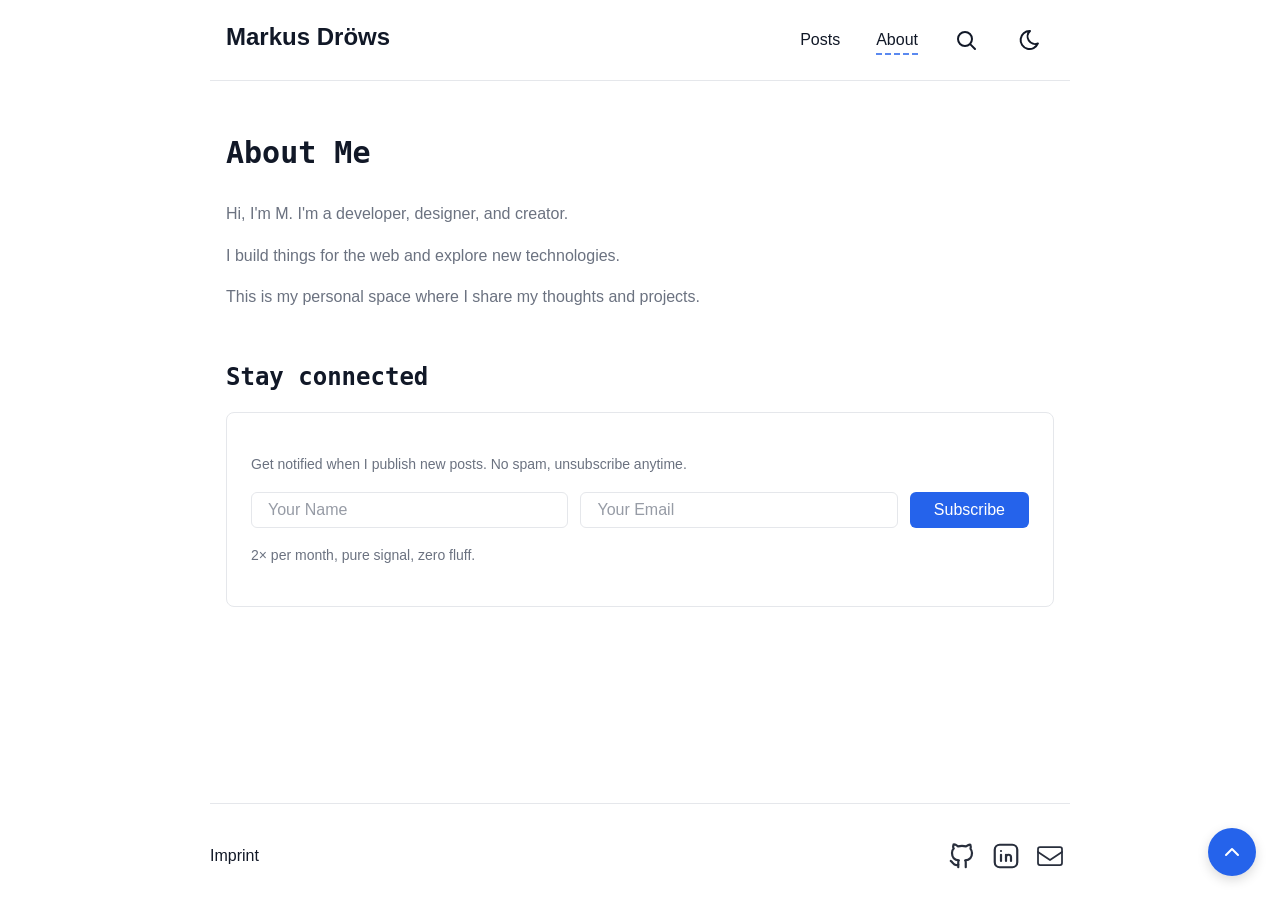
==== about/index.html @ 911dc452 "Initial commit by user" ====
<!DOCTYPE html>
<html lang="en">
<head>
    <meta charset="UTF-8">
    <meta name="viewport" content="width=device-width, initial-scale=1.0">
    <meta http-equiv="Content-Security-Policy" content="default-src 'none'; script-src 'self'; style-src 'self' 'unsafe-inline' https://fonts.googleapis.com; font-src https://fonts.gstatic.com; img-src 'self' data:; connect-src 'self' https://buttondown.com; frame-ancestors 'none';">
    <title>About - MD</title>
    <meta name="description" content="About MD - Developer, Designer, Creator.">
    <link rel="icon" type="image/x-icon" href="/favicon.ico">
    <link rel="preconnect" href="https://fonts.googleapis.com">
    <link rel="preconnect" href="https://fonts.gstatic.com" crossorigin>
    <link href="https://fonts.googleapis.com/css2?family=Fira+Code:wght@400;600&family=Nunito:wght@400;600;700&display=swap" rel="stylesheet">
    <script src="/js/components.js" defer></script>
    <script src="/script.js" defer></script>
    <link rel="stylesheet" href="/styles.css">
    <style>
        h1, h2 { font-family: 'Fira Code', monospace; }
        body, h3, h4, h5, h6, p, a, li { font-family: 'Nunito', sans-serif; }
    </style>
</head>
<body>
    <header></header>

    <main id="main-content">
        <section class="page-content">
            <h1>About Me</h1>
            <p>Hi, I'm M. I'm a developer, designer, and creator.</p>
            <p>I build things for the web and explore new technologies.</p>
            <p>This is my personal space where I share my thoughts and projects.</p>
        </section>
        <h2>Stay connected</h2>
        <section class="newsletter-box">
            <p>Get notified when I publish new posts. No spam, unsubscribe anytime.</p>
            <form action="https://buttondown.com/api/emails/embed-subscribe/markusword" method="post" target="_blank" class="newsletter-form">
                <input type="text" name="name" placeholder="Your Name">
                <input type="email" name="email" placeholder="Your Email" required>
                <input type="submit" value="Subscribe">
            </form>
            <p class="newsletter-note">2× per month, pure signal, zero fluff.</p>
        </section>
    </main>

    <footer></footer>
    
    <button class="back-to-top" onclick="window.scrollTo({top: 0, behavior: 'smooth'})" aria-label="Back to top">
        <svg width="24" height="24" viewBox="0 0 24 24" fill="none" stroke="currentColor" stroke-width="2" stroke-linecap="round" stroke-linejoin="round">
            <path d="M18 15l-6-6-6 6"/>
        </svg>
    </button>
</body>
</html>
---- styles.css ----
@view-transition {
  navigation: auto;
}

:root {
    --bg-primary: #ffffff;
    --bg-secondary: #f9fafb;
    --text-primary: #111827;
    --text-secondary: #6b7280;
    --accent: #2563eb;
    --border: #e5e7eb;
    --icon-stroke: #6b7280;
}

[data-theme="dark"] {
    --bg-primary: #111827;
    --bg-secondary: #1f2937;
    --text-primary: #f9fafb;
    --text-secondary: #9ca3af;
    --accent: #60a5fa;
    --border: #374151;
    --icon-stroke: #9ca3af;
}

* {
    margin: 0;
    padding: 0;
    box-sizing: border-box;
}

html {
    font-family: -apple-system, BlinkMacSystemFont, "Segoe UI", Roboto, "Helvetica Neue", Arial, sans-serif;
    font-size: 16px;
    line-height: 1.6;
    color: var(--text-primary);
    background-color: var(--bg-primary);
    transition: background-color 0.3s ease, color 0.3s ease;
}

body {
    min-height: 100vh;
    display: flex;
    flex-direction: column;
}

a {
    color: inherit;
    text-decoration: none;
}

ul {
    list-style: none;
}

button {
    background: none;
    border: none;
    cursor: pointer;
    font: inherit;
    color: inherit;
}

#skip-to-content {
    position: absolute;
    top: -100px;
    left: 16px;
    z-index: 50;
    background: var(--bg-primary);
    color: var(--accent);
    padding: 8px 12px;
    border-radius: 4px;
    transition: top 0.2s;
}

#skip-to-content:focus {
    top: 16px;
}

#nav-container {
    max-width: 860px;
    margin: 0 auto;
    padding: 0 16px;
}

#top-nav-wrap {
    display: flex;
    justify-content: space-between;
    align-items: baseline;
    padding: 16px 0;
}

.site-title {
    font-size: 1.5rem;
    font-weight: 600;
    white-space: nowrap;
}

#nav-menu {
    display: flex;
    flex-direction: column;
    align-items: center;
}

#menu-btn {
    display: none;
    padding: 8px;
}

#menu-btn .icon {
    display: block;
}

#menu-items {
    display: flex;
    gap: 20px;
    align-items: center;
}

#menu-items li a,
#menu-items li button {
    padding: 4px 8px;
    font-weight: 500;
    transition: color 0.2s;
}

#menu-items li a:hover,
#menu-items li button:hover {
    color: var(--accent);
}

#menu-items li a.active {
    text-decoration: underline dashed var(--accent);
    text-underline-offset: 8px;
}

.icon-btn {
    display: flex;
    align-items: center;
    justify-content: center;
    padding: 12px;
}

@media (min-width: 641px) {
    #menu-items {
        display: flex !important;
    }
}

@media (max-width: 640px) {
    #menu-btn {
        display: block;
        align-self: flex-end;
    }

    #menu-items {
        display: none;
        flex-direction: column;
        width: 176px;
        margin-top: 16px;
        gap: 8px;
    }

    #menu-items:not(.hidden) {
        display: grid;
        grid-template-columns: 1fr 1fr;
    }

    #menu-items li a {
        display: block;
        text-align: center;
        padding: 12px;
    }

    #menu-items li .icon-btn {
        padding: 12px;
    }
}

#theme-btn {
    position: relative;
    width: 48px;
    height: 48px;
    transition: background-color 0.3s ease;
}

@media (max-width: 640px) {
    #theme-btn {
        width: 48px;
        height: 48px;
    }
}

#theme-btn svg {
    position: absolute;
    top: 50%;
    left: 50%;
    transform: translate(-50%, -50%);
    transition: opacity 0.4s ease, transform 0.4s ease;
}

.sun-icon {
    opacity: 1;
    transform: scale(1) rotate(0deg);
}

.moon-icon {
    opacity: 0;
    transform: scale(0) rotate(-90deg);
}

[data-theme="dark"] .sun-icon {
    opacity: 0;
    transform: scale(0) rotate(90deg);
}

[data-theme="dark"] .moon-icon {
    opacity: 1;
    transform: scale(1) rotate(0deg);
}

.divider {
    max-width: 860px;
    margin: 0 auto;
    border: 0;
    border-top: 1px solid var(--border);
}

main {
    max-width: 860px;
    width: 100%;
    margin: 0 auto;
    padding: 0 16px;
}

#hero {
    padding-top: 24px;
    padding-bottom: 16px;
}

.hero-content {
    display: flex;
    flex-direction: column;
    gap: 16px;
    align-items: center;
}

@media (min-width: 640px) {
    .hero-content {
        flex-direction: row;
        align-items: flex-start;
    }
}

.avatar-link {
    display: block;
    margin: 0 auto;
    transition: transform 0.3s, box-shadow 0.3s;
}

.avatar-link:hover .avatar {
    transform: scale(1.05);
    box-shadow: 0 10px 25px rgba(0, 0, 0, 0.15);
}

.avatar-placeholder {
    width: 96px;
    height: 96px;
    border-radius: 50%;
    background: var(--bg-secondary);
    display: flex;
    align-items: center;
    justify-content: center;
    font-family: 'Fira Code', monospace;
    font-size: 1.5rem;
    font-weight: 600;
    color: var(--text);
}

.hero-text {
    flex: 1;
    text-align: center;
}

@media (min-width: 640px) {
    .hero-text {
        text-align: left;
        padding-left: 16px;
    }
}

.title-row {
    display: flex;
    align-items: center;
    justify-content: center;
    gap: 8px;
}

@media (min-width: 640px) {
    .title-row {
        justify-content: flex-start;
    }
}

h1 {
    font-size: 1.5rem;
    font-weight: 700;
    margin: 8px 0;
}

@media (min-width: 640px) {
    h1 {
        font-size: 1.875rem;
        margin: 16px 0;
    }
}

.rss-link svg {
    stroke: var(--accent);
    stroke-width: 3;
    transform: scale(1.25);
}

.hero-text p {
    opacity: 0.8;
}

.social-links {
    display: flex;
    justify-content: center;
    gap: 4px;
    margin-top: 16px;
    flex-wrap: wrap;
}

@media (min-width: 640px) {
    .social-links {
        justify-content: flex-start;
    }
}

.social-link {
    display: inline-block;
    padding: 8px;
    transition: transform 0.2s, color 0.2s;
}

.social-link:hover {
    color: var(--accent);
    transform: rotate(6deg);
}

.social-link svg {
    display: inline-block;
    width: 24px;
    height: 24px;
    transform: scale(1.25);
    opacity: 0.9;
}

@media (max-width: 640px) {
    .social-link svg {
        transform: scale(1.25);
    }
}

#recent-posts {
    padding-top: 48px;
    padding-bottom: 24px;
}

#recent-posts ul li {
    margin: 32px 0;
}

.post-item h3 {
    font-size: 1.125rem;
    font-weight: 500;
    text-decoration: dashed;
    text-underline-offset: 4px;
}

.post-link {
    display: inline-block;
    color: var(--accent);
    text-decoration: dashed;
}

.post-link:hover {
    text-decoration: underline;
    text-underline-offset: 4px;
}

.post-meta {
    display: flex;
    align-items: center;
    gap: 12px;
    margin-bottom: 12px;
}

.post-meta .date {
    display: flex;
    align-items: center;
    gap: 8px;
    opacity: 0.8;
}

.post-meta svg {
    display: inline-block;
    width: 20px;
    height: 20px;
    min-width: 20px;
}

@media (max-width: 640px) {
    .post-meta svg {
        width: 16px;
        height: 16px;
        min-width: 16px;
    }
}

.post-meta time {
    font-size: 0.875rem;
    font-style: italic;
}

.read-time {
    font-size: 0.875rem;
    font-style: italic;
    opacity: 0.8;
}

.post-item > p {
    opacity: 0.8;
    flex: 1;
}

.all-posts-link {
    display: flex;
    justify-content: space-between;
    align-items: center;
    flex-wrap: wrap;
    gap: 1rem;
    margin: 32px 0;
}

.all-posts-link a {
    display: inline-flex;
    align-items: center;
    gap: 8px;
    color: inherit;
    transition: color 0.2s;
}

.all-posts-link a:hover {
    color: var(--accent);
}

.all-posts-link svg {
    display: inline-block;
    vertical-align: middle;
}

.post-nav-row {
    display: flex;
    justify-content: space-between;
    align-items: center;
    flex-wrap: wrap;
    gap: 1rem;
    margin: 32px 0;
}

.back-link {
    display: inline-flex;
    align-items: center;
    gap: 8px;
    color: inherit;
    transition: color 0.2s;
}

.back-link:hover {
    color: var(--accent);
}

.post-nav-links {
    display: flex;
    gap: 8px;
}

footer {
    width: 100%;
    max-width: 860px;
    margin: auto auto 0;
}

.footer-content {
    display: flex;
    flex-direction: column;
    align-items: center;
    justify-content: space-between;
    padding: 24px 16px;
}

@media (min-width: 640px) {
    .footer-content {
        flex-direction: row-reverse;
        padding: 16px 0;
    }
}

.footer-credit {
    display: flex;
    align-items: center;
    white-space: nowrap;
    margin-top: 8px;
    gap: 16px;
}

.footer-credit a {
    transition: color 0.2s;
}

.footer-credit a:hover {
    color: var(--accent);
}

.hidden {
    display: none !important;
}

.sr-only {
    position: absolute;
    width: 1px;
    height: 1px;
    padding: 0;
    margin: -1px;
    overflow: hidden;
    clip: rect(0, 0, 0, 0);
    white-space: nowrap;
    border: 0;
}

.markdown-content {
    line-height: 1.7;
}

.markdown-content h1,
.markdown-content h2,
.markdown-content h3,
.markdown-content h4,
.markdown-content h5,
.markdown-content h6 {
    margin-top: 1.5em;
    margin-bottom: 0.5em;
}

.markdown-content p {
    margin-bottom: 1em;
}

.markdown-content strong {
    font-weight: 700;
}

.markdown-content em {
    font-style: italic;
}

.markdown-content u {
    text-decoration: underline;
}

.markdown-content a {
    color: var(--link);
}

.markdown-content a:hover {
    text-decoration: underline;
}

.markdown-content code {
    font-family: 'Fira Code', monospace;
    background: var(--bg-secondary);
    padding: 0.2em 0.4em;
    border-radius: 4px;
    font-size: 0.9em;
}

.markdown-content pre {
    background: var(--bg-secondary);
    padding: 1em;
    border-radius: 8px;
    overflow-x: auto;
    margin: 1em 0;
}

.markdown-content pre code {
    background: none;
    padding: 0;
}

.markdown-content blockquote {
    border-left: 4px solid var(--border);
    padding-left: 1em;
    margin: 1em 0;
    font-style: italic;
    color: var(--text-secondary);
}

.markdown-content img {
    max-width: 100%;
    height: auto;
    border-radius: 8px;
    margin: 1em 0;
}

.markdown-content ul,
.markdown-content ol {
    padding-left: 1.5em;
    margin: 1em 0;
}

.markdown-content li {
    margin-bottom: 0.5em;
}

.markdown-content hr {
    border: none;
    border-top: 1px solid var(--border);
    margin: 2em 0;
}

.post-header {
    margin-bottom: 2em;
}

.post-header h1 {
    margin-bottom: 0.5em;
}

.page-content {
    max-width: 860px;
    margin: 0 auto;
    padding: 2rem 0rem;
}

.page-content h1 {
    margin-bottom: 1.5rem;
}

.page-content p {
    margin-bottom: 1rem;
    color: var(--text-secondary);
}

.search-page {
    max-width: 860px;
    margin: 0 auto;
    padding: 2rem 0rem;
}

.search-page h1 {
    margin-bottom: 1.5rem;
}

.search-form {
    margin-bottom: 2rem;
}

.search-form input {
    width: 100%;
    padding: 12px 16px;
    font-size: 1rem;
    border: 1px solid var(--border);
    border-radius: 8px;
    background: var(--bg-secondary);
    color: var(--text-primary);
    outline: none;
    transition: border-color 0.2s, box-shadow 0.2s;
}

.search-form input:focus {
    border-color: var(--accent);
    box-shadow: 0 0 0 3px rgba(37, 99, 235, 0.1);
}

#search-results {
    display: flex;
    flex-direction: column;
    gap: 1.5rem;
}

#search-empty {
    color: var(--text-secondary);
    text-align: center;
    padding: 2rem;
}

#all-posts {
    max-width: 860px;
    margin: 0 auto;
    padding: 2rem 0rem;
}

#all-posts h1 {
    margin-bottom: 2rem;
}

#all-posts ul {
    list-style: none;
    padding: 0;
}

.year-group {
    margin-bottom: 2.5rem;
}

.year-header {
    font-size: 1.5rem;
    margin-bottom: 1.5rem;
    padding-bottom: 0.5rem;
    border-bottom: 1px solid var(--border);
    display: flex;
    align-items: baseline;
    gap: 0.5rem;
}

.year-count {
    font-size: 1rem;
    color: var(--text-secondary);
    font-weight: normal;
}

.month-group {
    margin-bottom: 1.5rem;
}

.month-header {
    font-size: 1.1rem;
    color: var(--text-secondary);
    margin-bottom: 1rem;
    margin-top: 1.5rem;
}

.month-posts {
    list-style: none;
    padding: 0;
}

.month-posts li {
    margin-bottom: 1.5rem;
}

.month-posts .post-link h3 {
    font-size: 1.1rem;
    font-weight: 600;
    margin-bottom: 0.25rem;
    transition: color 0.2s;
}

.month-posts .post-link:hover h3 {
    color: var(--accent);
}

.month-posts .post-meta {
    font-size: 0.875rem;
    color: var(--text-secondary);
    margin-bottom: 0.5rem;
}

.month-posts .post-meta .read-time {
    margin-left: 0.5rem;
}

.month-posts p {
    font-size: 0.95rem;
    color: var(--text-secondary);
    line-height: 1.5;
}

.post-tags {
    display: flex;
    flex-wrap: wrap;
    gap: 8px;
    padding-top: 1.5rem;
    border-top: 1px dotted var(--border);
}

.tag {
    display: inline-block;
    font-size: 1.2em;
    color: var(--text-primary);
    text-decoration: none;
    transition: color 0.2s;
    font-family: 'Fira Code', monospace;
}

.tag:hover {
    color: var(--accent);
    text-decoration: underline dashed;
    text-underline-offset: 8px;
}

.share-section {
    margin-top: 1rem;
    display: flex;
    align-items: center;
    gap: 12px;
    flex-wrap: wrap;
}

.share-label {
    font-weight: 500;
    color: var(--text-secondary);
}

.share-buttons {
    display: flex;
    gap: 8px;
}

.share-btn {
    display: flex;
    align-items: center;
    justify-content: center;
    width: 36px;
    height: 36px;
    border-radius: 50%;
    background: var(--bg-secondary);
    color: var(--text-secondary);
    transition: background-color 0.2s, color 0.2s;
}

.share-btn:hover {
    background: var(--accent);
    color: white;
}

.post-nav-links {
    display: flex;
    gap: 8px;
}

.post-nav-link {
    display: flex;
    align-items: flex-start;
    gap: 8px;
    padding: 8px 12px;
    border-radius: 6px;
    transition: color 0.2s;
    text-decoration: none;
}

.post-nav-link:hover .post-nav-title {
    color: var(--accent);
}

.post-nav-link svg {
    flex-shrink: 0;
    margin-top: 4px;
}

.post-nav-label {
    display: block;
    font-size: 0.75rem;
    color: var(--text-secondary);
    text-transform: uppercase;
    letter-spacing: 0.05em;
    text-align: right;
}

.post-nav-link:hover .post-nav-label {
    color: var(--text-secondary);
}

.post-nav-title {
    display: block;
    font-weight: 600;
    font-size: 0.95rem;
    white-space: nowrap;
    overflow: hidden;
    text-overflow: ellipsis;
    max-width: 200px;
    text-align: right;
}

.back-to-top {
    position: fixed;
    bottom: 24px;
    right: 24px;
    display: flex;
    align-items: center;
    justify-content: center;
    width: 48px;
    height: 48px;
    border-radius: 50%;
    background: var(--accent);
    color: white;
    cursor: pointer;
    box-shadow: 0 4px 12px rgba(0, 0, 0, 0.15);
    transition: transform 0.2s, box-shadow 0.2s;
    z-index: 100;
}

.back-to-top:hover {
    transform: translateY(-2px);
    box-shadow: 0 6px 16px rgba(0, 0, 0, 0.2);
}

.tags-page {
    max-width: 860px;
    margin: 0 auto;
    padding: 2rem 0rem;
}

.tags-page h1 {
    margin-bottom: 0.5rem;
}

.tag-description {
    color: var(--text-secondary);
    margin-bottom: 2rem;
    font-size: 1.1rem;
}

.tag-posts {
    list-style: none;
    padding: 0;
}

.tag-posts li {
    margin-bottom: 2rem;
}

.tag-posts .no-posts {
    color: var(--text-secondary);
    text-align: center;
    padding: 2rem;
}

.pagination {
    display: flex;
    justify-content: center;
    align-items: center;
    gap: 16px;
    margin-top: 3rem;
    padding-top: 2rem;
    border-top: 1px solid var(--border);
}

.pagination-btn {
    padding: 8px 16px;
    background: var(--bg-secondary);
    border-radius: 6px;
    color: var(--text-primary);
    transition: background-color 0.2s, color 0.2s;
}

.pagination-btn:hover {
    background: var(--accent);
    color: white;
}

.pagination-info {
    color: var(--text-secondary);
    font-size: 0.9rem;
}

.newsletter-section {
    max-width: 860px;
    margin: 0 auto;
    padding: 2rem 0;
}

.newsletter-box {
    border: 1px solid var(--border);
    border-radius: 8px;
    padding: 1.5rem 1.5rem;
    margin: 1rem 0 2rem 0;
}

.newsletter-box p {
    color: var(--text-secondary);
    font-size: 0.875rem;
    margin: 1rem 0;
}

.newsletter-form {
    display: flex;
    flex-wrap: wrap;
    gap: 0.75rem;
}

.newsletter-form input[type="text"],
.newsletter-form input[type="email"] {
    flex: 1;
    min-width: 150px;
    padding: 0.5rem 1rem;
    font-size: 1rem;
    border: 1px solid var(--border);
    border-radius: 6px;
    background: var(--bg-primary);
    color: var(--text-primary);
    outline: none;
    transition: border-color 0.2s, box-shadow 0.2s;
}

.newsletter-form input[type="text"]::placeholder,
.newsletter-form input[type="email"]::placeholder {
    color: var(--text-secondary);
    opacity: 0.7;
}

.newsletter-form input[type="text"]:focus,
.newsletter-form input[type="email"]:focus {
    border-color: var(--accent);
    box-shadow: 0 0 0 2px rgba(37, 99, 235, 0.2);
}

.newsletter-form input[type="submit"] {
    padding: 0.5rem 1.5rem;
    font-size: 1rem;
    font-weight: 500;
    border: none;
    border-radius: 6px;
    background: var(--accent);
    color: white;
    cursor: pointer;
    transition: background-color 0.2s;
    white-space: nowrap;
}

.newsletter-form input[type="submit"]:hover {
    background: #1d4ed8;
}

.newsletter-form .newsletter-note {
    width: 100%;
    font-size: 0.75rem;
    color: var(--text-secondary);
    margin-top: 0.75rem;
    margin-bottom: 0;
}
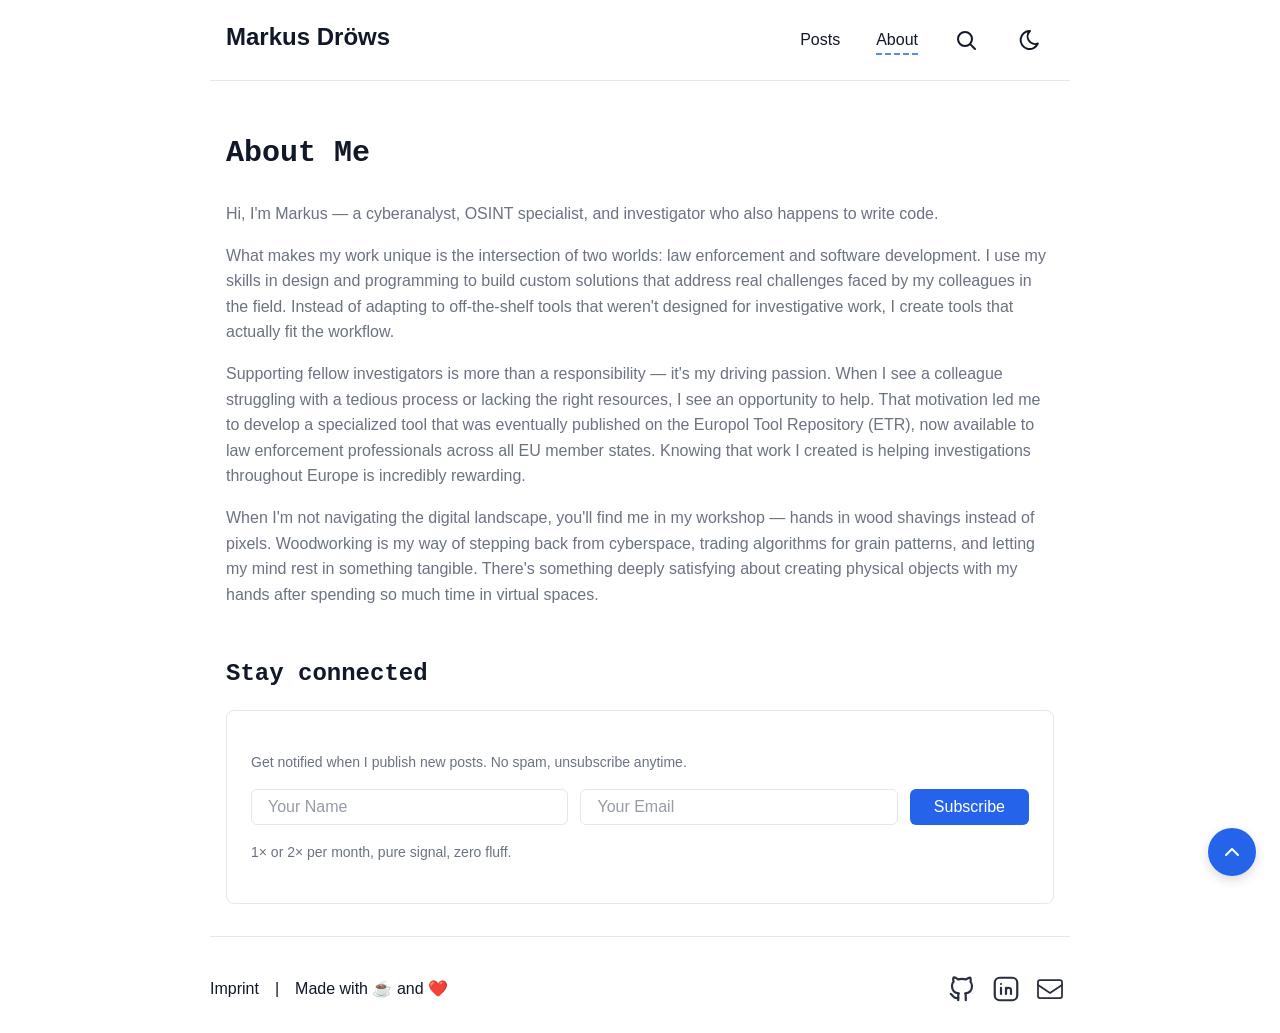
==== commit b4a31121: "update About / Imprint" ====
--- a/about/index.html
+++ b/about/index.html
@@ -4,7 +4,7 @@
     <meta charset="UTF-8">
     <meta name="viewport" content="width=device-width, initial-scale=1.0">
     <meta http-equiv="Content-Security-Policy" content="default-src 'none'; script-src 'self'; style-src 'self' 'unsafe-inline' https://fonts.googleapis.com; font-src https://fonts.gstatic.com; img-src 'self' data:; connect-src 'self' https://buttondown.com; frame-ancestors 'none';">
-    <title>About - MD</title>
+    <title>About - Markus Dröws</title>
     <meta name="description" content="About MD - Developer, Designer, Creator.">
     <link rel="icon" type="image/x-icon" href="/favicon.ico">
     <link rel="preconnect" href="https://fonts.googleapis.com">
@@ -24,9 +24,10 @@
     <main id="main-content">
         <section class="page-content">
             <h1>About Me</h1>
-            <p>Hi, I'm M. I'm a developer, designer, and creator.</p>
-            <p>I build things for the web and explore new technologies.</p>
-            <p>This is my personal space where I share my thoughts and projects.</p>
+            <p>Hi, I'm Markus — a cyberanalyst, OSINT specialist, and investigator who also happens to write code.</p>
+            <p>What makes my work unique is the intersection of two worlds: law enforcement and software development. I use my skills in design and programming to build custom solutions that address real challenges faced by my colleagues in the field. Instead of adapting to off-the-shelf tools that weren't designed for investigative work, I create tools that actually fit the workflow.</p>
+            <p>Supporting fellow investigators is more than a responsibility — it's my driving passion. When I see a colleague struggling with a tedious process or lacking the right resources, I see an opportunity to help. That motivation led me to develop a specialized tool that was eventually published on the Europol Tool Repository (ETR), now available to law enforcement professionals across all EU member states. Knowing that work I created is helping investigations throughout Europe is incredibly rewarding.</p>
+            <p>When I'm not navigating the digital landscape, you'll find me in my workshop — hands in wood shavings instead of pixels. Woodworking is my way of stepping back from cyberspace, trading algorithms for grain patterns, and letting my mind rest in something tangible. There's something deeply satisfying about creating physical objects with my hands after spending so much time in virtual spaces.</p>
         </section>
         <h2>Stay connected</h2>
         <section class="newsletter-box">
@@ -36,7 +37,7 @@
                 <input type="email" name="email" placeholder="Your Email" required>
                 <input type="submit" value="Subscribe">
             </form>
-            <p class="newsletter-note">2× per month, pure signal, zero fluff.</p>
+            <p class="newsletter-note">1× or 2× per month, pure signal, zero fluff.</p>
         </section>
     </main>
 
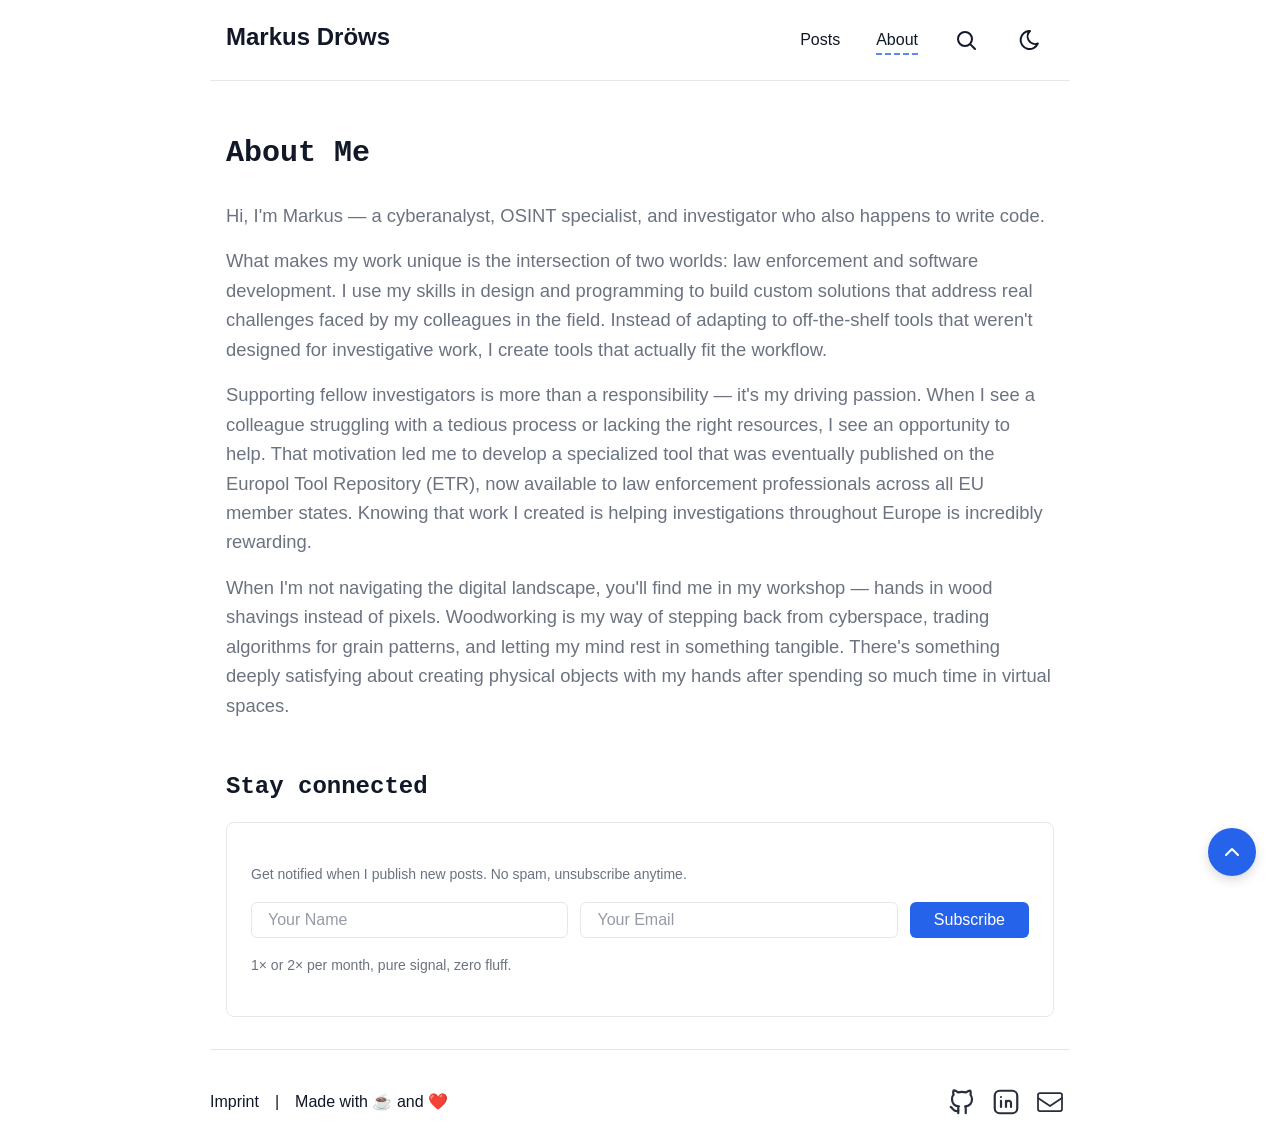
==== commit 55fb10f6: "bugfix light/dark mode" ====
--- a/about/index.html
+++ b/about/index.html
@@ -3,7 +3,8 @@
 <head>
     <meta charset="UTF-8">
     <meta name="viewport" content="width=device-width, initial-scale=1.0">
-    <meta http-equiv="Content-Security-Policy" content="default-src 'none'; script-src 'self'; style-src 'self' 'unsafe-inline' https://fonts.googleapis.com; font-src https://fonts.gstatic.com; img-src 'self' data:; connect-src 'self' https://buttondown.com; frame-ancestors 'none';">
+    <script>(function(){var t=localStorage.getItem("theme");if(t==="dark"||(!t&&window.matchMedia("(prefers-color-scheme: dark)").matches)){document.documentElement.setAttribute("data-theme","dark");}})();</script>
+    <meta http-equiv="Content-Security-Policy" content="default-src 'none'; script-src 'self' 'sha256-XqbVS4YORCWTwL37RzrpuXNMM5StpCb5SRo1KwkmOYA='; style-src 'self' 'unsafe-inline' https://fonts.googleapis.com; font-src https://fonts.gstatic.com; img-src 'self' data:; connect-src 'self' https://buttondown.com; frame-ancestors 'none';">
     <title>About - Markus Dröws</title>
     <meta name="description" content="About MD - Developer, Designer, Creator.">
     <link rel="icon" type="image/x-icon" href="/favicon.ico">
--- a/styles.css
+++ b/styles.css
@@ -651,6 +651,7 @@
 .page-content p {
     margin-bottom: 1rem;
     color: var(--text-secondary);
+    font-size: 1.15rem;
 }
 
 .search-page {
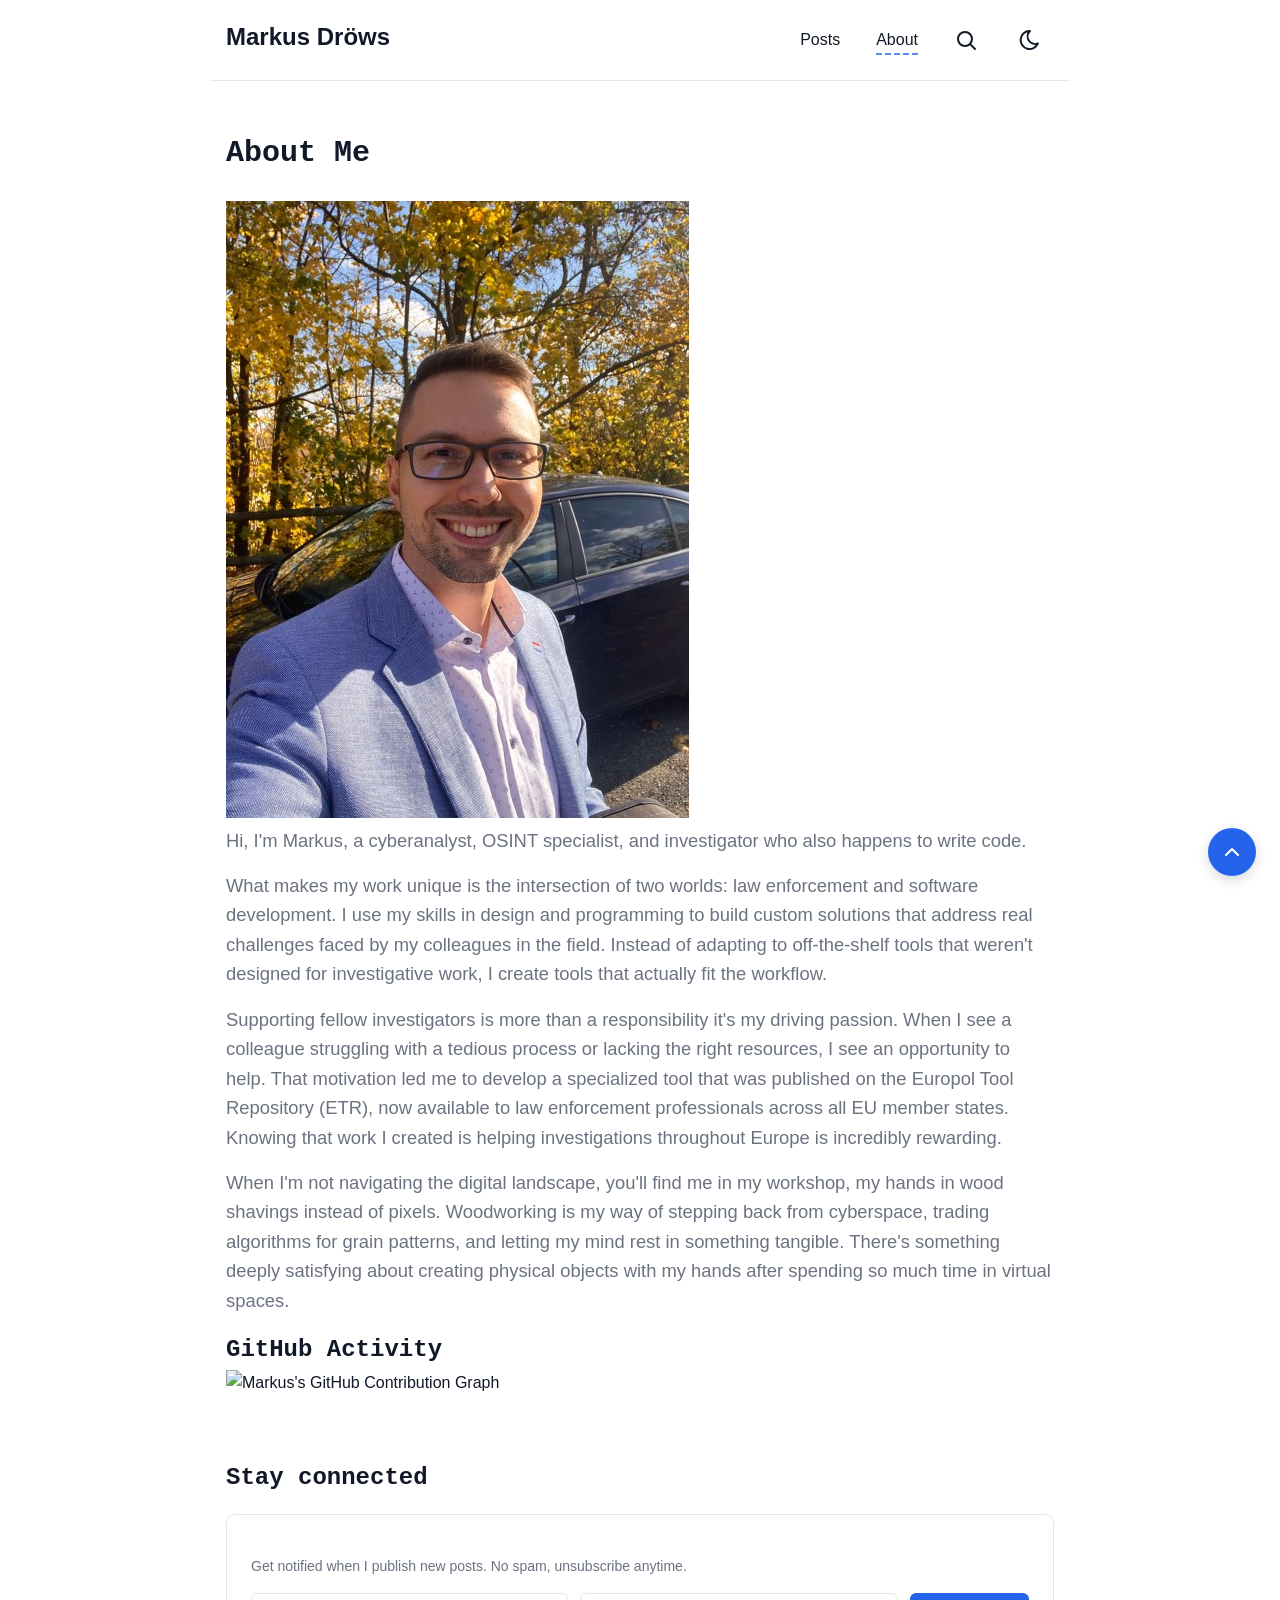
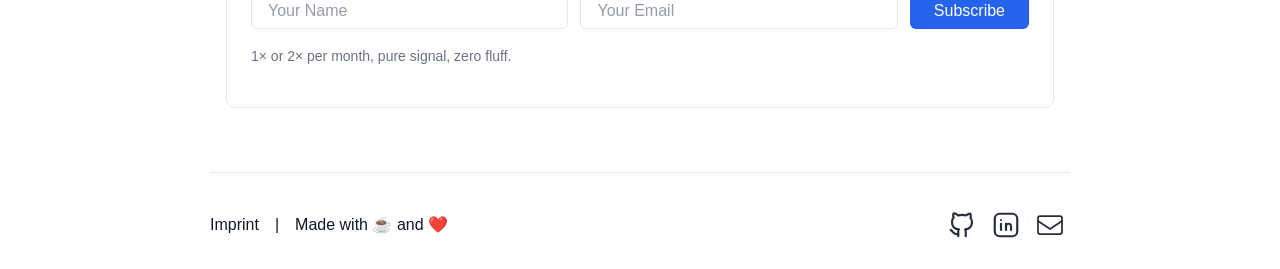
==== commit e27f194e: "about update github activity" ====
--- a/about/index.html
+++ b/about/index.html
@@ -4,7 +4,7 @@
     <meta charset="UTF-8">
     <meta name="viewport" content="width=device-width, initial-scale=1.0">
     <script>(function(){var t=localStorage.getItem("theme");if(t==="dark"||(!t&&window.matchMedia("(prefers-color-scheme: dark)").matches)){document.documentElement.setAttribute("data-theme","dark");}})();</script>
-    <meta http-equiv="Content-Security-Policy" content="default-src 'none'; script-src 'self' 'sha256-XqbVS4YORCWTwL37RzrpuXNMM5StpCb5SRo1KwkmOYA='; style-src 'self' 'unsafe-inline' https://fonts.googleapis.com; font-src https://fonts.gstatic.com; img-src 'self' data:; connect-src 'self' https://buttondown.com; frame-ancestors 'none';">
+    <meta http-equiv="Content-Security-Policy" content="default-src 'none'; script-src 'self' 'sha256-XqbVS4YORCWTwL37RzrpuXNMM5StpCb5SRo1KwkmOYA='; style-src 'self' 'unsafe-inline' https://fonts.googleapis.com; font-src https://fonts.gstatic.com; img-src 'self' data:; connect-src 'self' https://buttondown.com;">
     <title>About - Markus Dröws</title>
     <meta name="description" content="About MD - Developer, Designer, Creator.">
     <link rel="icon" type="image/x-icon" href="/favicon.ico">
@@ -12,6 +12,7 @@
     <link rel="preconnect" href="https://fonts.gstatic.com" crossorigin>
     <link href="https://fonts.googleapis.com/css2?family=Fira+Code:wght@400;600&family=Nunito:wght@400;600;700&display=swap" rel="stylesheet">
     <script src="/js/components.js" defer></script>
+    <script src="/js/init.js" defer></script>
     <script src="/script.js" defer></script>
     <link rel="stylesheet" href="/styles.css">
     <style>
@@ -25,13 +26,19 @@
     <main id="main-content">
         <section class="page-content">
             <h1>About Me</h1>
-            <p>Hi, I'm Markus — a cyberanalyst, OSINT specialist, and investigator who also happens to write code.</p>
-            <p>What makes my work unique is the intersection of two worlds: law enforcement and software development. I use my skills in design and programming to build custom solutions that address real challenges faced by my colleagues in the field. Instead of adapting to off-the-shelf tools that weren't designed for investigative work, I create tools that actually fit the workflow.</p>
-            <p>Supporting fellow investigators is more than a responsibility — it's my driving passion. When I see a colleague struggling with a tedious process or lacking the right resources, I see an opportunity to help. That motivation led me to develop a specialized tool that was eventually published on the Europol Tool Repository (ETR), now available to law enforcement professionals across all EU member states. Knowing that work I created is helping investigations throughout Europe is incredibly rewarding.</p>
-            <p>When I'm not navigating the digital landscape, you'll find me in my workshop — hands in wood shavings instead of pixels. Woodworking is my way of stepping back from cyberspace, trading algorithms for grain patterns, and letting my mind rest in something tangible. There's something deeply satisfying about creating physical objects with my hands after spending so much time in virtual spaces.</p>
+            <div class="about-layout">
+                <img src="/avatar.jpeg" alt="Markus Dröws" class="about-avatar">
+                <p>Hi, I'm Markus, a cyberanalyst, OSINT specialist, and investigator who also happens to write code.</p>
+                <p>What makes my work unique is the intersection of two worlds: law enforcement and software development. I use my skills in design and programming to build custom solutions that address real challenges faced by my colleagues in the field. Instead of adapting to off-the-shelf tools that weren't designed for investigative work, I create tools that actually fit the workflow.</p>
+                <p>Supporting fellow investigators is more than a responsibility  it's my driving passion. When I see a colleague struggling with a tedious process or lacking the right resources, I see an opportunity to help. That motivation led me to develop a specialized tool that was published on the Europol Tool Repository (ETR), now available to law enforcement professionals across all EU member states. Knowing that work I created is helping investigations throughout Europe is incredibly rewarding.</p>
+                <p>When I'm not navigating the digital landscape, you'll find me in my workshop, my hands in wood shavings instead of pixels. Woodworking is my way of stepping back from cyberspace, trading algorithms for grain patterns, and letting my mind rest in something tangible. There's something deeply satisfying about creating physical objects with my hands after spending so much time in virtual spaces.</p>
+            </div>
+            <h2>GitHub Activity</h2>
+            <img src="https://ghchart.rshah.org/trabigator" alt="Markus's GitHub Contribution Graph" class="w-full" style="max-width: 100%; height: auto;" loading="lazy">
         </section>
-        <h2>Stay connected</h2>
-        <section class="newsletter-box">
+        <div class="newsletter-section">
+            <h2>Stay connected</h2>
+            <section class="newsletter-box">
             <p>Get notified when I publish new posts. No spam, unsubscribe anytime.</p>
             <form action="https://buttondown.com/api/emails/embed-subscribe/markusword" method="post" target="_blank" class="newsletter-form">
                 <input type="text" name="name" placeholder="Your Name">
@@ -40,11 +47,12 @@
             </form>
             <p class="newsletter-note">1× or 2× per month, pure signal, zero fluff.</p>
         </section>
+        </div>
     </main>
 
     <footer></footer>
     
-    <button class="back-to-top" onclick="window.scrollTo({top: 0, behavior: 'smooth'})" aria-label="Back to top">
+    <button class="back-to-top" id="back-to-top" aria-label="Back to top">
         <svg width="24" height="24" viewBox="0 0 24 24" fill="none" stroke="currentColor" stroke-width="2" stroke-linecap="round" stroke-linejoin="round">
             <path d="M18 15l-6-6-6 6"/>
         </svg>
--- a/styles.css
+++ b/styles.css
@@ -254,7 +254,11 @@
 .avatar-link {
     display: block;
     margin: 0 auto;
-    transition: transform 0.3s, box-shadow 0.3s;
+}
+
+.avatar {
+    transition: transform 0.3s ease, box-shadow 0.3s ease;
+    transform: scale(1);
 }
 
 .avatar-link:hover .avatar {
@@ -274,6 +278,13 @@
     font-size: 1.5rem;
     font-weight: 600;
     color: var(--text);
+}
+
+.avatar {
+    width: 170px;
+    height: 170px;
+    border-radius: 50%;
+    object-fit: cover;
 }
 
 .hero-text {
@@ -620,6 +631,18 @@
     margin: 1em 0;
 }
 
+.markdown-content ul {
+    list-style: disc;
+}
+
+.markdown-content ul ul {
+    list-style: circle;
+}
+
+.markdown-content ol {
+    list-style: decimal;
+}
+
 .markdown-content li {
     margin-bottom: 0.5em;
 }
@@ -878,11 +901,11 @@
     display: block;
     font-weight: 600;
     font-size: 0.95rem;
-    white-space: nowrap;
-    overflow: hidden;
-    text-overflow: ellipsis;
     max-width: 200px;
     text-align: right;
+    word-break: normal;
+    overflow-wrap: break-word;
+    hyphens: auto;
 }
 
 .back-to-top {
@@ -971,6 +994,10 @@
     max-width: 860px;
     margin: 0 auto;
     padding: 2rem 0;
+}
+
+.newsletter-section h2 {
+    margin-top: 0;
 }
 
 .newsletter-box {
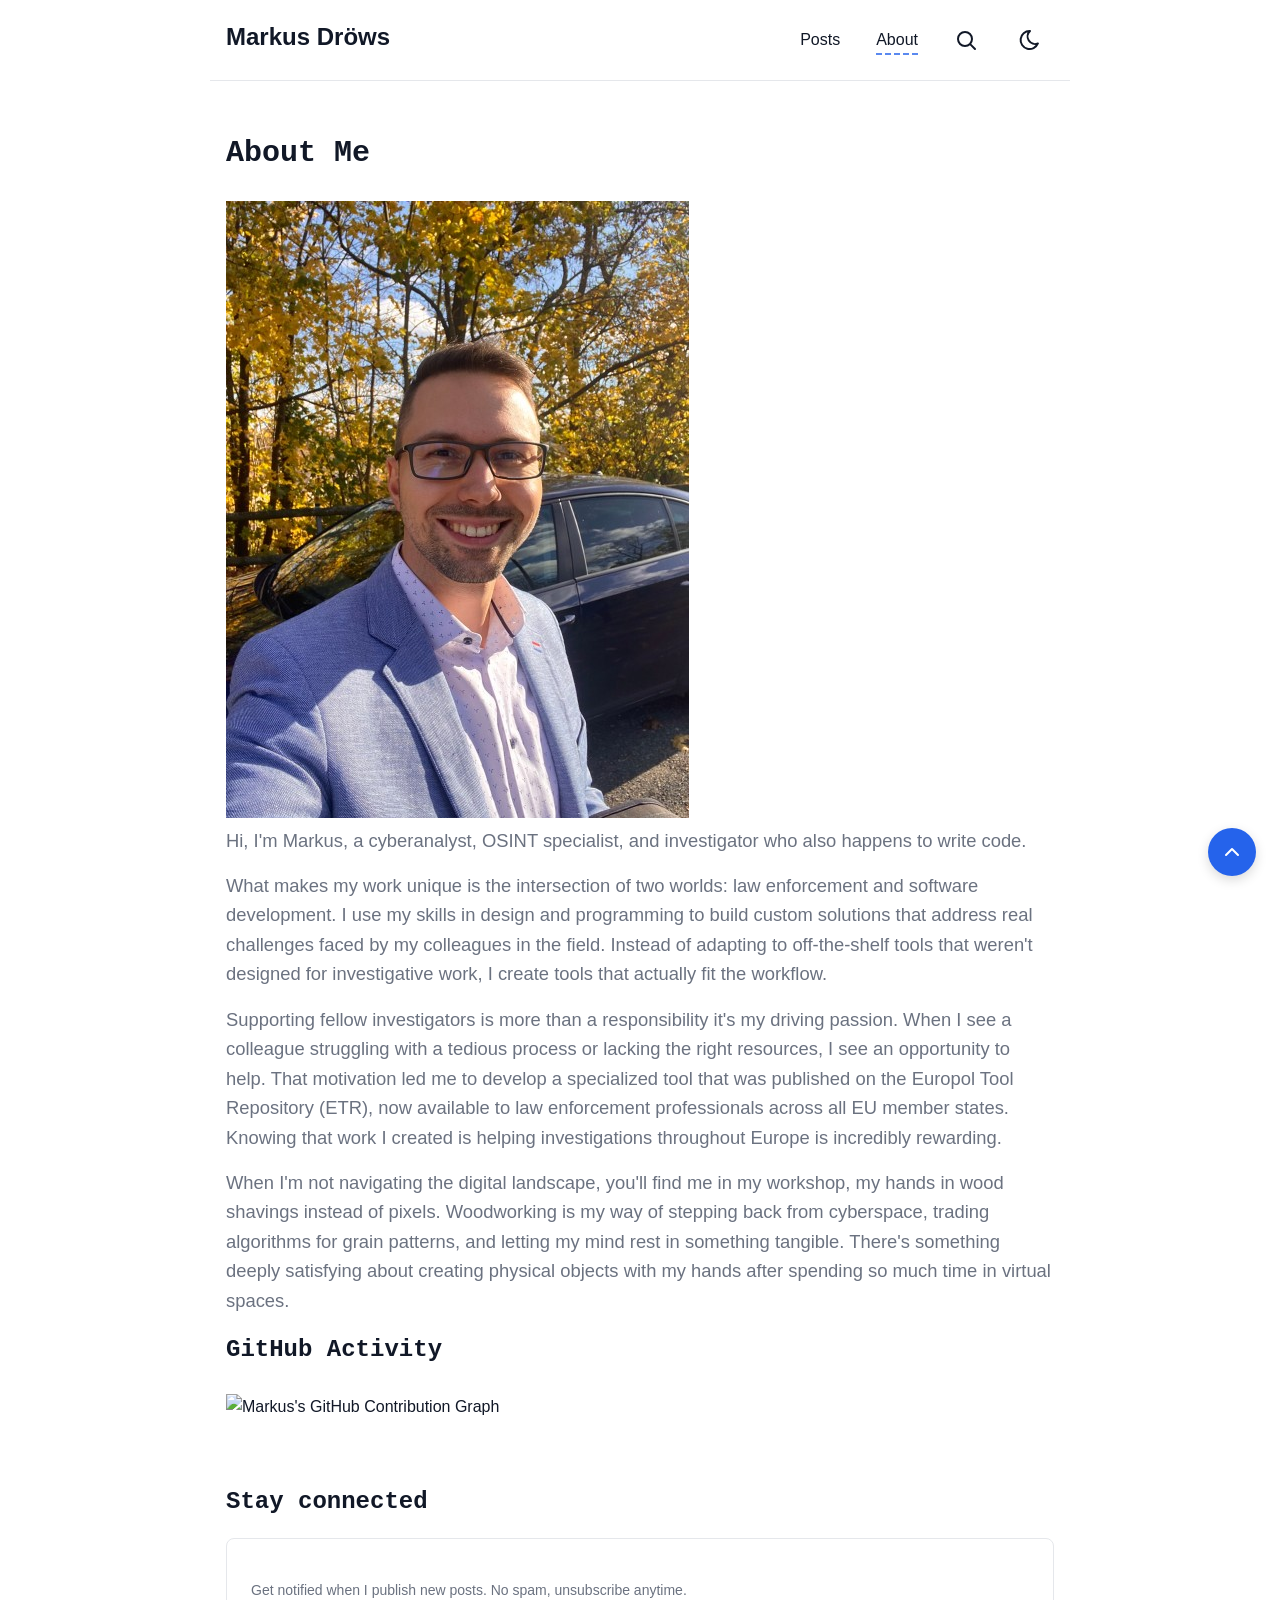
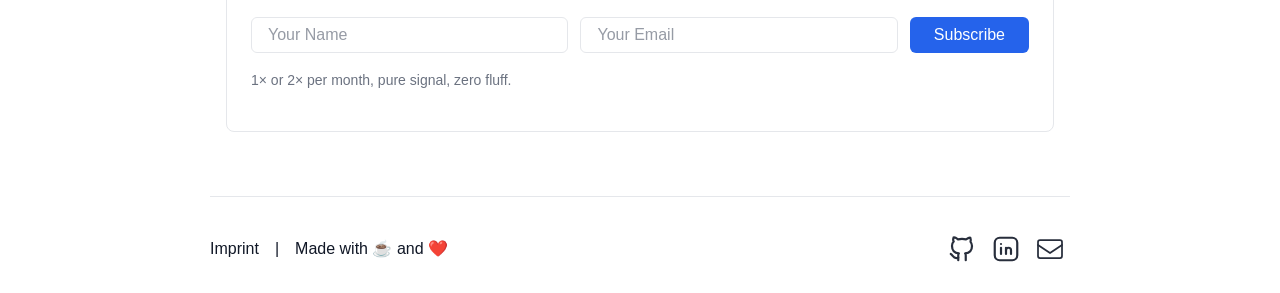
==== commit 4a75fb73: "update - style" ====
--- a/about/index.html
+++ b/about/index.html
@@ -4,9 +4,23 @@
     <meta charset="UTF-8">
     <meta name="viewport" content="width=device-width, initial-scale=1.0">
     <script>(function(){var t=localStorage.getItem("theme");if(t==="dark"||(!t&&window.matchMedia("(prefers-color-scheme: dark)").matches)){document.documentElement.setAttribute("data-theme","dark");}})();</script>
-    <meta http-equiv="Content-Security-Policy" content="default-src 'none'; script-src 'self' 'sha256-XqbVS4YORCWTwL37RzrpuXNMM5StpCb5SRo1KwkmOYA='; style-src 'self' 'unsafe-inline' https://fonts.googleapis.com; font-src https://fonts.gstatic.com; img-src 'self' data:; connect-src 'self' https://buttondown.com;">
+    <meta http-equiv="Content-Security-Policy" content="default-src 'none'; script-src 'self' 'sha256-XqbVS4YORCWTwL37RzrpuXNMM5StpCb5SRo1KwkmOYA='; style-src 'self' 'unsafe-inline' https://fonts.googleapis.com; font-src https://fonts.gstatic.com; img-src 'self' data: https://ghchart.rshah.org; connect-src 'self' https://buttondown.com;">
     <title>About - Markus Dröws</title>
-    <meta name="description" content="About MD - Developer, Designer, Creator.">
+    <meta name="description" content="About Markus Dröws - Cyberanalyst, OSINT specialist, and software developer building tools for law enforcement investigations.">
+    <meta property="og:site_name" content="Markus Dröws">
+    <meta property="og:type" content="website">
+    <meta property="og:url" content="https://www.markusword.de/about/">
+    <meta property="og:title" content="About - Markus Dröws">
+    <meta property="og:description" content="About Markus Dröws - Cyberanalyst, OSINT specialist, and software developer building tools for law enforcement investigations.">
+    <meta property="og:image" content="https://www.markusword.de/avatar.jpeg">
+    <meta property="og:locale" content="en_US">
+    <meta name="twitter:card" content="summary_large_image">
+    <meta name="twitter:site" content="@trabigator">
+    <meta name="twitter:creator" content="@trabigator">
+    <meta name="twitter:title" content="About - Markus Dröws">
+    <meta name="twitter:description" content="Cyberanalyst, OSINT specialist, and software developer building tools for law enforcement investigations.">
+    <meta name="twitter:image" content="https://www.markusword.de/avatar.jpeg">
+    <link rel="canonical" href="https://www.markusword.de/about/">
     <link rel="icon" type="image/x-icon" href="/favicon.ico">
     <link rel="preconnect" href="https://fonts.googleapis.com">
     <link rel="preconnect" href="https://fonts.gstatic.com" crossorigin>
@@ -27,14 +41,14 @@
         <section class="page-content">
             <h1>About Me</h1>
             <div class="about-layout">
-                <img src="/avatar.jpeg" alt="Markus Dröws" class="about-avatar">
+                <img src="/avatar.jpeg" alt="Markus Dröws" class="about-avatar" loading="lazy">
                 <p>Hi, I'm Markus, a cyberanalyst, OSINT specialist, and investigator who also happens to write code.</p>
                 <p>What makes my work unique is the intersection of two worlds: law enforcement and software development. I use my skills in design and programming to build custom solutions that address real challenges faced by my colleagues in the field. Instead of adapting to off-the-shelf tools that weren't designed for investigative work, I create tools that actually fit the workflow.</p>
                 <p>Supporting fellow investigators is more than a responsibility  it's my driving passion. When I see a colleague struggling with a tedious process or lacking the right resources, I see an opportunity to help. That motivation led me to develop a specialized tool that was published on the Europol Tool Repository (ETR), now available to law enforcement professionals across all EU member states. Knowing that work I created is helping investigations throughout Europe is incredibly rewarding.</p>
                 <p>When I'm not navigating the digital landscape, you'll find me in my workshop, my hands in wood shavings instead of pixels. Woodworking is my way of stepping back from cyberspace, trading algorithms for grain patterns, and letting my mind rest in something tangible. There's something deeply satisfying about creating physical objects with my hands after spending so much time in virtual spaces.</p>
             </div>
             <h2>GitHub Activity</h2>
-            <img src="https://ghchart.rshah.org/trabigator" alt="Markus's GitHub Contribution Graph" class="w-full" style="max-width: 100%; height: auto;" loading="lazy">
+            <img src="https://ghchart.rshah.org/trabigator" alt="Markus's GitHub Contribution Graph" class="w-full" style="width: 97%; height: auto; margin-top: 1.5rem" loading="lazy">
         </section>
         <div class="newsletter-section">
             <h2>Stay connected</h2>
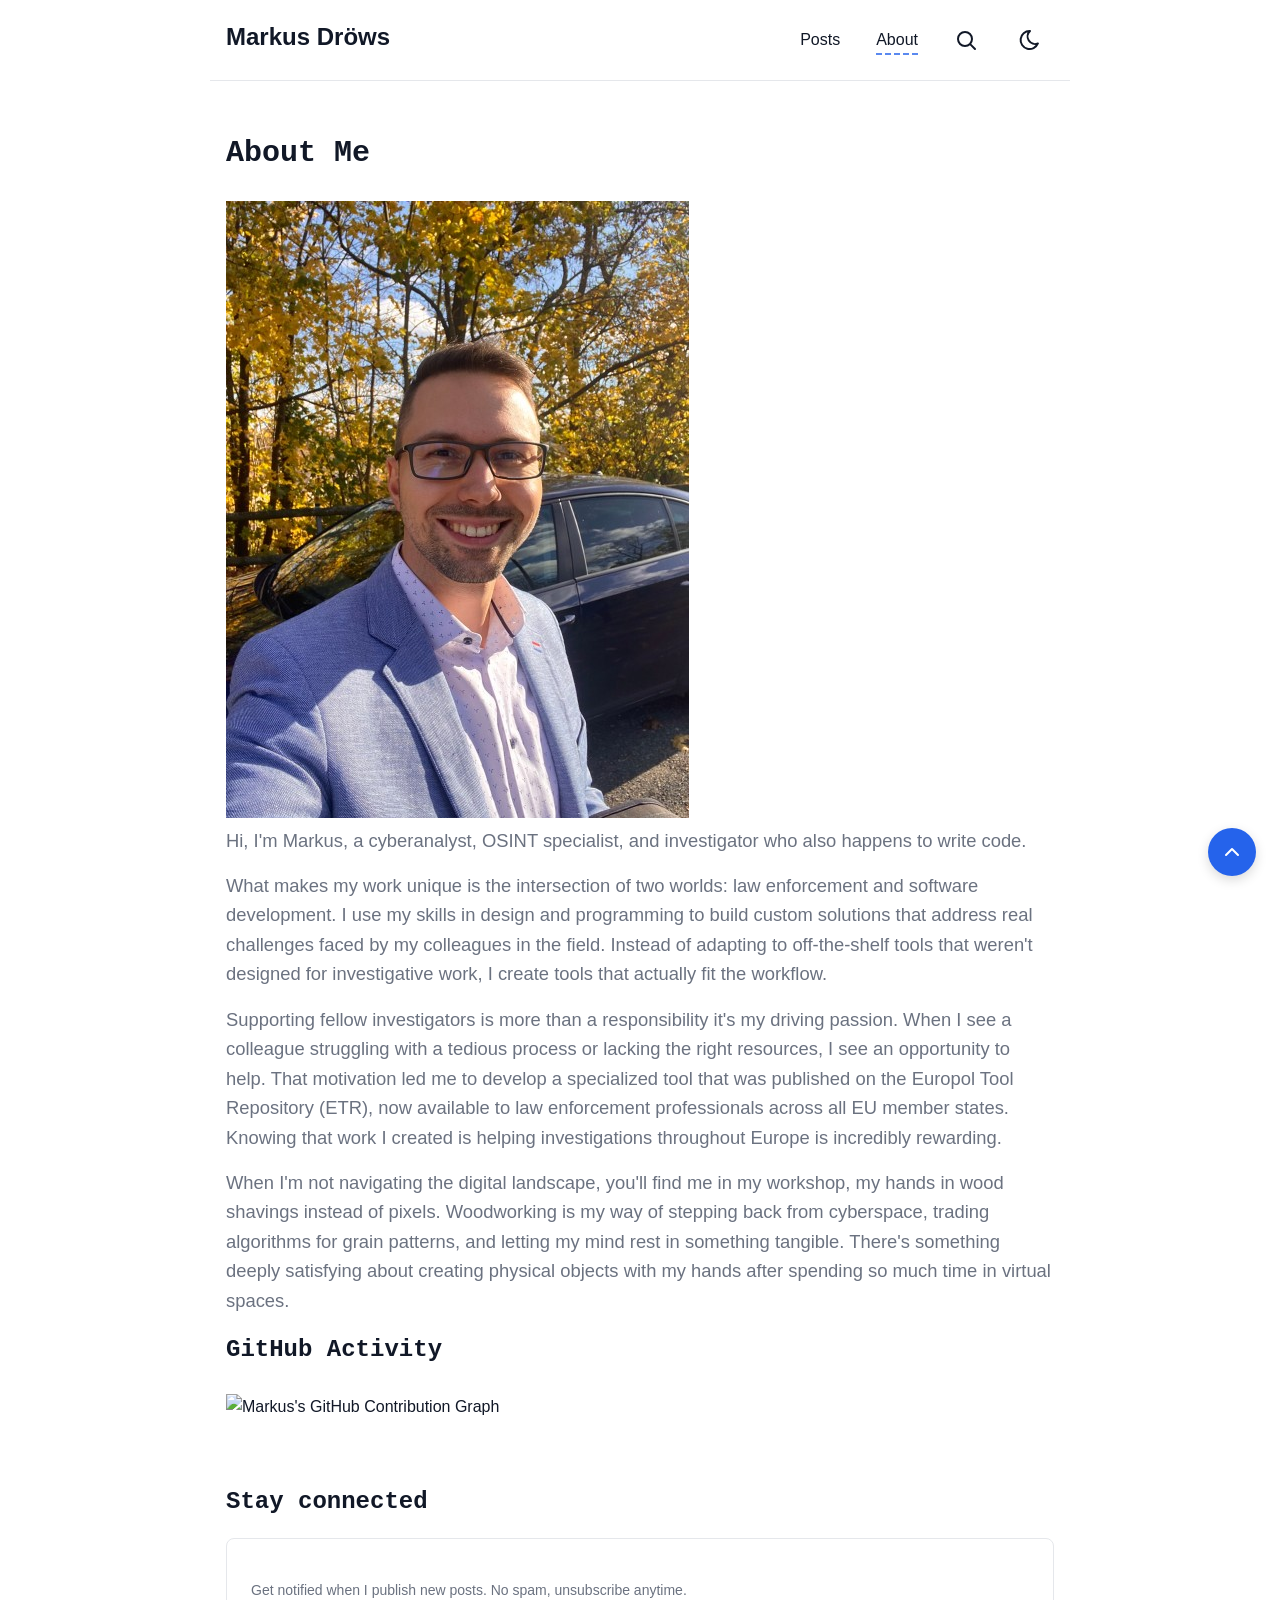
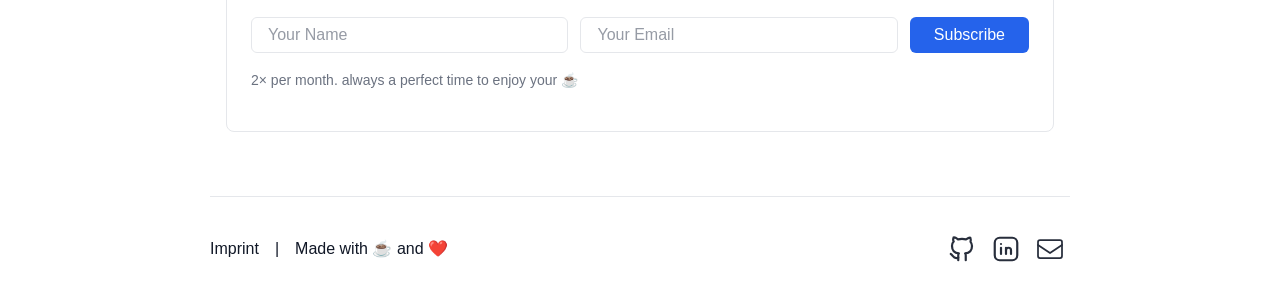
==== commit e00b01ac: "little adjustments" ====
--- a/about/index.html
+++ b/about/index.html
@@ -59,7 +59,7 @@
                 <input type="email" name="email" placeholder="Your Email" required>
                 <input type="submit" value="Subscribe">
             </form>
-            <p class="newsletter-note">1× or 2× per month, pure signal, zero fluff.</p>
+            <p class="newsletter-note">2× per month. always a perfect time to enjoy your ☕</p>
         </section>
         </div>
     </main>
